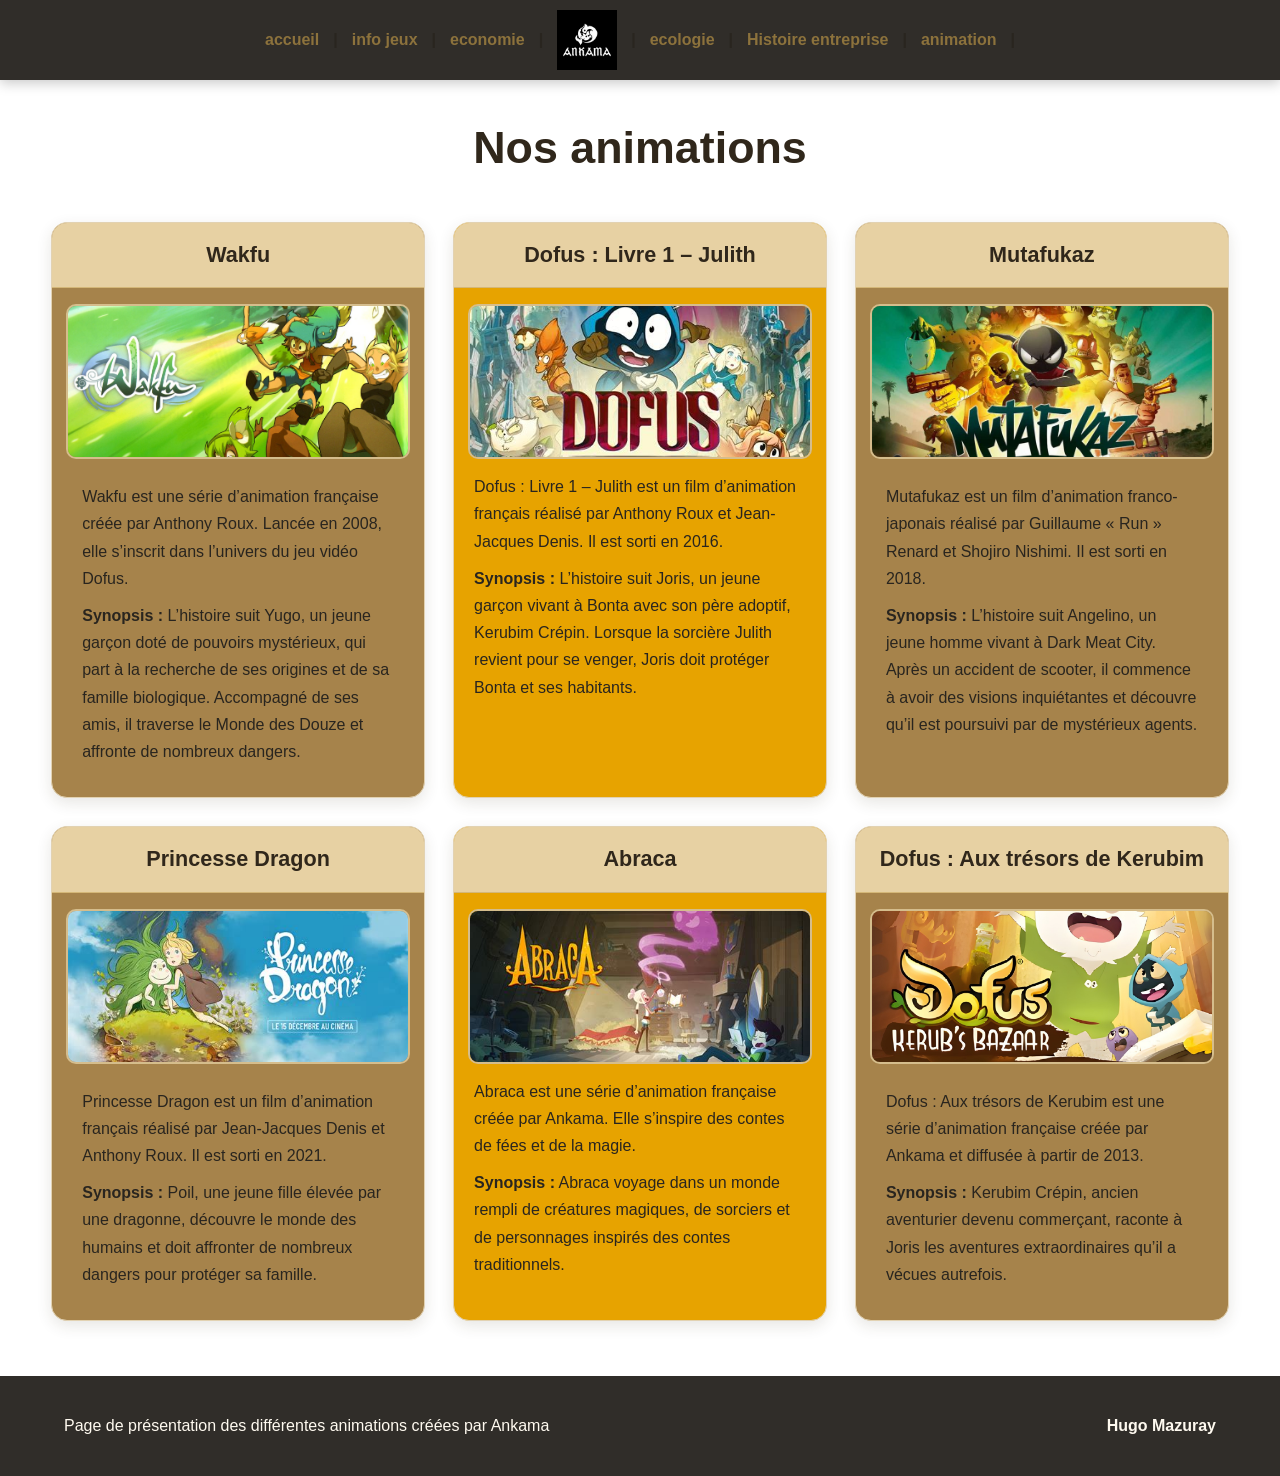
==== Animation.html @ 63448255 "Rename section class from 'jeu' to 'jeu2'" ====
<!DOCTYPE html>
<html lang="fr">
<head>
    <meta charset="UTF-8">
    <title>info_Ankama</title>
    <link rel="icon" href="Image/logo.jpg">
    <link rel="stylesheet" href="tp.css">
</head>
<body>
    <header class="menu">
        <nav>
            <a href="index.html">accueil</a> |
            <a href="page_jeux.html">info jeux</a> |
            <a href="economie.html">economie</a> |
            <a href="index.html">
                <img src="Image/logoankama.png" alt="Logo Ankama" height="60" width="60">
            </a>|
            <a href="page1eco.html">ecologie</a> |
            <a href="histoire.html">Histoire entreprise</a> |
            <a href="#">animation</a> |
        </nav>
    </header>

    <main>
        <h1>Nos animations</h1>

        <div class="conteneur-jeux">

            <section class="jeu">
                <div class="title">
                    <h3>Wakfu</h3>
                </div>
                <img src="Image/Wakfu2.jpg" alt="Image de Wakfu">
                <div class="content">
                    <p>
                        Wakfu est une série d’animation française créée par Anthony Roux.
                        Lancée en 2008, elle s’inscrit dans l’univers du jeu vidéo Dofus.
                    </p>
                    <p>
                        <strong>Synopsis :</strong>
                        L’histoire suit Yugo, un jeune garçon doté de pouvoirs mystérieux,
                        qui part à la recherche de ses origines et de sa famille biologique.
                        Accompagné de ses amis, il traverse le Monde des Douze et affronte
                        de nombreux dangers.
                    </p>
                </div>
            </section>

            <section class="jeu2">
                <div class="title">
                    <h3>Dofus : Livre 1 – Julith</h3>
                </div>
                <img src="Image/Dofus2.jpg" alt="Image de Dofus : Livre 1 – Julith">
                <div class="content">
                    <p>
                        Dofus : Livre 1 – Julith est un film d’animation français réalisé
                        par Anthony Roux et Jean-Jacques Denis. Il est sorti en 2016.
                    </p>
                    <p>
                        <strong>Synopsis :</strong>
                        L’histoire suit Joris, un jeune garçon vivant à Bonta avec son père
                        adoptif, Kerubim Crépin. Lorsque la sorcière Julith revient pour
                        se venger, Joris doit protéger Bonta et ses habitants.
                    </p>
                </div>
            </section>

            <section class="jeu">
                <div class="title">
                    <h3>Mutafukaz</h3>
                </div>
                <img src="Image/Mutafukaz2.jpg" alt="Image de Mutafukaz">
                <div class="content">
                    <p>
                        Mutafukaz est un film d’animation franco-japonais réalisé par
                        Guillaume « Run » Renard et Shojiro Nishimi. Il est sorti en 2018.
                    </p>
                    <p>
                        <strong>Synopsis :</strong>
                        L’histoire suit Angelino, un jeune homme vivant à Dark Meat City.
                        Après un accident de scooter, il commence à avoir des visions
                        inquiétantes et découvre qu’il est poursuivi par de mystérieux agents.
                    </p>
                </div>
            </section>

            <section class="jeu">
                <div class="title">
                    <h3>Princesse Dragon</h3>
                </div>
                <img src="Image/Princesse2.jpg" alt="Image de Princesse Dragon">
                <div class="content">
                    <p>
                        Princesse Dragon est un film d’animation français réalisé par
                        Jean-Jacques Denis et Anthony Roux. Il est sorti en 2021.
                    </p>
                    <p>
                        <strong>Synopsis :</strong>
                        Poil, une jeune fille élevée par une dragonne, découvre le monde
                        des humains et doit affronter de nombreux dangers pour protéger
                        sa famille.
                    </p>
                </div>
            </section>

            <section class="jeu2">
                <div class="title">
                    <h3>Abraca</h3>
                </div>
                <img src="Image/Abraca2.jpg" alt="Image d’Abraca">
                <div class="content">
                    <p>
                        Abraca est une série d’animation française créée par Ankama.
                        Elle s’inspire des contes de fées et de la magie.
                    </p>
                    <p>
                        <strong>Synopsis :</strong>
                        Abraca voyage dans un monde rempli de créatures magiques, de
                        sorciers et de personnages inspirés des contes traditionnels.
                    </p>
                </div>
            </section>

            <section class="jeu">
                <div class="title">
                    <h3>Dofus : Aux trésors de Kerubim</h3>
                </div>
                <img src="Image/Bazaar2.jpg" alt="Image de Dofus : Aux trésors de Kerubim">
                <div class="content">
                    <p>
                        Dofus : Aux trésors de Kerubim est une série d’animation française
                        créée par Ankama et diffusée à partir de 2013.
                    </p>
                    <p>
                        <strong>Synopsis :</strong>
                        Kerubim Crépin, ancien aventurier devenu commerçant, raconte à
                        Joris les aventures extraordinaires qu’il a vécues autrefois.
                    </p>
                </div>
            </section>

        </div>
    </main>

    <footer>
        <p>Page de présentation des différentes animations créées par Ankama</p>
        <p><strong>Hugo Mazuray</strong></p>
    </footer>
</body>
</html>
---- tp.css ----
* {
    box-sizing: border-box;
}

html {
    background-color: #ffffff;
    scroll-behavior: smooth;
    text-decoration-line: none;
    font-family: Oswald, sans-serif;
}
img {
    width: calc(100% - 28px);
    height: 400px;
    object-fit: cover;
}

body {
    margin: 0;
    font-family: Arial, Helvetica, sans-serif;
    color: #29251f;
    line-height: 1.6;
}

p {
    color: #29251f;
    text-align: center;
    line-height: 1.7;
}

h1, h2, h3 {
    text-align: center;
}

h1 {
    margin: 0 0 18px;
    color: #30271b;
    font-size: clamp(2rem, 4vw, 2.8rem);
}

h2 {
    margin: 22px 0;
    color: #5d4525;
    font-size: clamp(1.4rem, 2.5vw, 1.9rem);
}

h3 {
    margin: 0;
    font-size: 1.35rem;
}

.menu {
    position: fixed;
    z-index: 10;
    top: 0;
    left: 0;
    width: 100%;
    min-height: 80px;
    display: flex;
    align-items: center;
    justify-content: center;
    background: #302d29;
    padding: 8px 18px;
    box-shadow: 0 3px 12px rgba(0, 0, 0, 0.22);
}

.menu nav {
    display: flex;
    align-items: center;
    justify-content: center;
    flex-wrap: wrap;
    gap: 14px;
    font-weight: bold;
}

.menu nav a {
    color: #8c723c;
    text-decoration: none;
    transition: color 0.2s ease;
}

.menu nav a:hover {
    color: #E7A300;
}

.menu img {
    display: block;
    width: 60px;
    height: 60px;
    object-fit: contain;
    transition: transform 0.2s ease;
}

.menu img:hover {
    transform: scale(1.06);
}


main {
    width: min(1200px, 92%);
    margin: 0 auto;
    padding-top: 112px;
    padding-bottom: 55px;
}

.ligne-doree {
    width: min(760px, 90%);
    margin: 20px auto;
    border: 0;
    border-top: 2px solid #c49a3a;
    opacity: 0.9;
}

.conteneur-jeux {
    text-decoration-line: none;
    width: 100%;
    height: auto;
    margin: 38px auto 0;
    display: grid;
    grid-template-columns: repeat(3, minmax(0, 1fr));
    gap: 28px;
    align-items: stretch;
}

.jeu {
    width: 100%;
    min-width: 0;
    overflow: hidden;
    display: flex;
    flex-direction: column;
    align-items: center;
    background: #A6834B;
    border: 1px solid #e2d2b2;
    border-radius: 16px;
    box-shadow: 0 5px 15px rgba(61, 46, 23, 0.12);
    transition: transform 0.2s ease, box-shadow 0.2s ease;
}

.jeu:hover {
    transform: translateY(-5px);
    box-shadow: 0 10px 22px rgba(61, 46, 23, 0.18);
}

.jeu .title {
    width: 100%;
    display: flex;
    justify-content: center;
    align-items: center;
    padding: 15px;
    color: #30271b;
    background: #e7d1a3;
    border-bottom: 1px solid #d4b778;
}

.jeu img {
    display: block;
    width: calc(100% - 28px);
    height: 155px;
    margin: 16px 14px 4px;
    object-fit: cover;
    border: 2px solid #d5bd8c;
    border-radius: 10px;
}

.jeu p {
    width: 100%;
    max-width: none;
    margin: 10px 0;
    padding: 0 20px;
    text-align: left;
}

.jeu p:last-child {
    padding-bottom: 12px;
}

.jeu2 {
    width: 100%;
    min-width: 0;
    overflow: hidden;
    display: flex;
    flex-direction: column;
    align-items: center;
    background: #E7A300;
    border: 1px solid #e2d2b2;
    border-radius: 16px;
    box-shadow: 0 5px 15px rgba(61, 46, 23, 0.12);
    transition: transform 0.2s ease, box-shadow 0.2s ease;
}

.jeu2:hover {
    transform: translateY(-5px);
    box-shadow: 0 10px 22px rgba(61, 46, 23, 0.18);
}

.jeu2 .title {
    width: 100%;
    display: flex;
    justify-content: center;
    align-items: center;
    padding: 15px;
    color: #30271b;
    background: #e7d1a3;
    border-bottom: 1px solid #d4b778;
}

.jeu2 img {
    display: block;
    width: calc(100% - 28px);
    height: 155px;
    margin: 16px 14px 4px;
    object-fit: cover;
    border: 2px solid #d5bd8c;
    border-radius: 10px;
}

.jeu2 p {
    width: 100%;
    max-width: none;
    margin: 10px 0;
    padding: 0 20px;
    text-align: left;
}

.jeu2 p:last-child {
    padding-bottom: 12px;
}

.info {
    padding-inline: 30px;
    text-align: center;
}

.jeu .content {
    padding: 10px;
    overflow-y: auto;
    line-height: 1.5;
    text-align: justify;
}

.window-container.flex {
    height: unset;
}

.window-container.position {
    display: flex;
    flex-direction: column;
    justify-content: center;
    align-items: center;
}


.btn {
    display: inline-block;
    width: 20px;
    height: 20px;
    border-radius: 50%;
    background-color: rgba(0, 0, 0, 0.16);
    text-align: center;
    font-weight: bold;
}

.btn.close {
    background-color: #e74c3c;
}

.btn.minimize {
    background-color: #f1c40f;
}

.btn.close:hover {
    background-color: #ba3f32;
}

.btn.minimize:hover {
    background-color: #a48610;
}

footer {
    min-height: 100px;
    display: flex;
    align-items: center;
    justify-content: space-between;
    flex-wrap: wrap;
    gap: 25px;
    box-sizing: border-box;
    width: 100%;
    padding: 18px 5%;
    background: #302d29;
    color: #fffaf0;
}

footer nav {
    display: flex;
    align-items: center;
    justify-content: center;
    gap: 20px;
    flex-wrap: wrap;
    flex-direction: column;
}

footer a {
    display: inline-flex;
    align-items: center;
    color: #fffaf0;
    text-decoration: none;
}

footer a:hover {
    color: #d6b98c;
}

footer img {
    display: block;
    width: 55px;
    height: 55px;
    object-fit: contain;
    transition: transform 0.2s ease;
}

footer img:hover {
    transform: scale(1.06);
}

footer p {
    margin: 0;
    color: #fffaf0;
}

@media (max-width: 1000px) {
    .conteneur-jeux {
        grid-template-columns: repeat(2, minmax(0, 1fr));
        gap: 22px;
    }

    .jeu img {
        height: 200px;
    }
}

@media (max-width: 620px) {
    .menu {
        position: relative;
        min-height: auto;
        padding: 12px;
    }

    .menu nav {
        gap: 9px 12px;
        font-size: 0.9rem;
    }

    .menu img {
        width: 46px;
        height: 46px;
    }

    main {
        padding-top: 30px;
    }

    .conteneur-jeux {
        grid-template-columns: 1fr;
        width: 100%;
        gap: 20px;
        margin-top: 25px;
    }

    .jeu img {
        height: 220px;
    }
    footer img{
        display: block;
        width: 60px;
        height: 60px;
        object-fit: contain;
        transition: transform 0.2s ease;
    }
    footer {
        flex-direction: column;
        justify-content: center;
        text-align: center;
    }
}
}
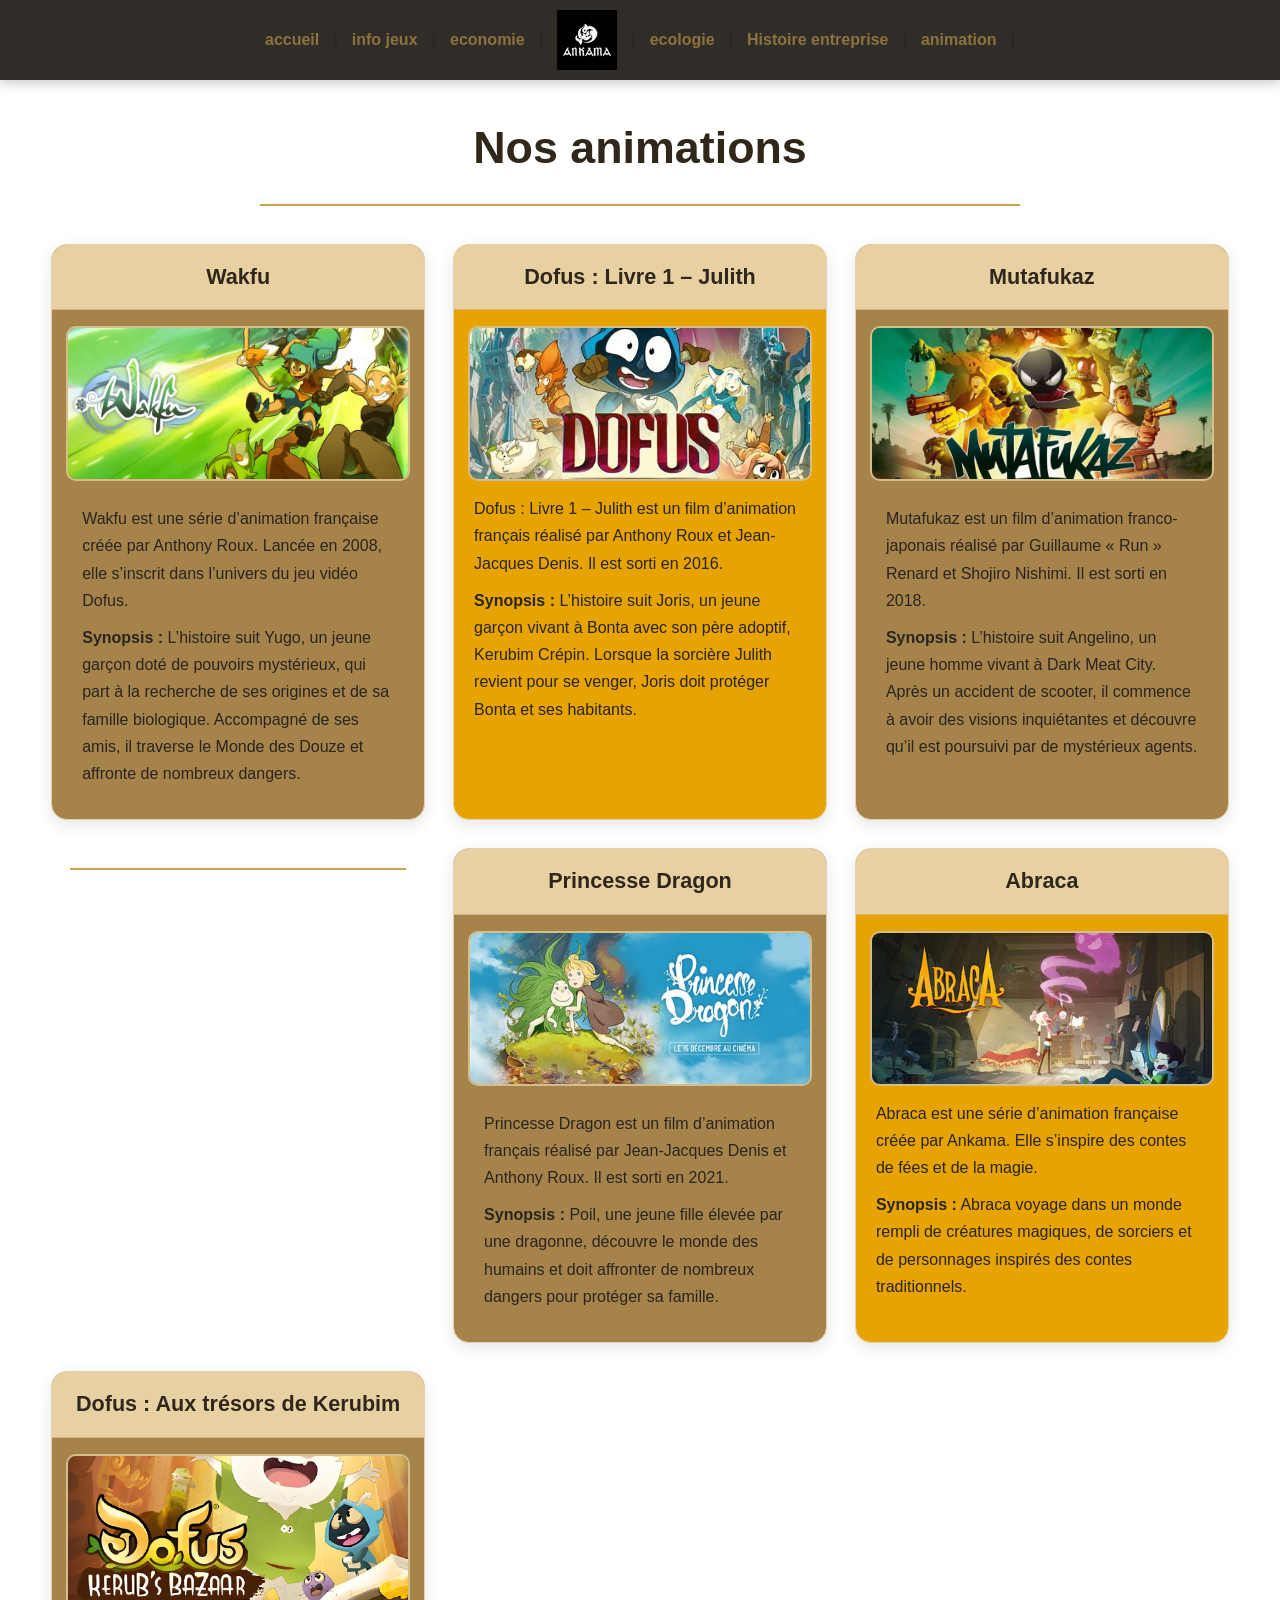
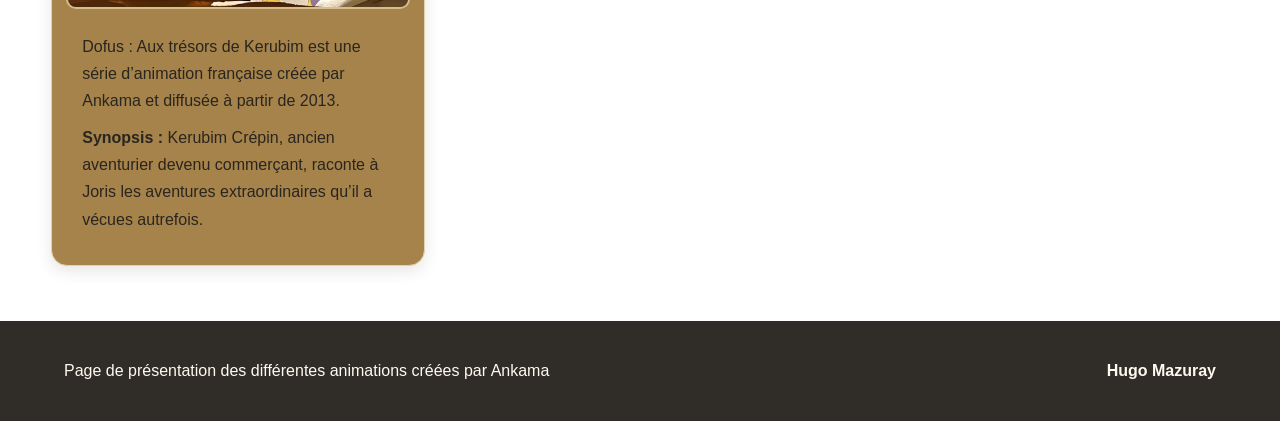
==== commit 4bb6e44a: "Add horizontal rules to game sections Added horizontal rules to separate game sections." ====
--- a/Animation.html
+++ b/Animation.html
@@ -23,7 +23,7 @@
 
     <main>
         <h1>Nos animations</h1>
-
+        <hr class="ligne-doree">
         <div class="conteneur-jeux">
 
             <section class="jeu">
@@ -83,7 +83,7 @@
                     </p>
                 </div>
             </section>
-
+            <hr class="ligne-doree">
             <section class="jeu">
                 <div class="title">
                     <h3>Princesse Dragon</h3>
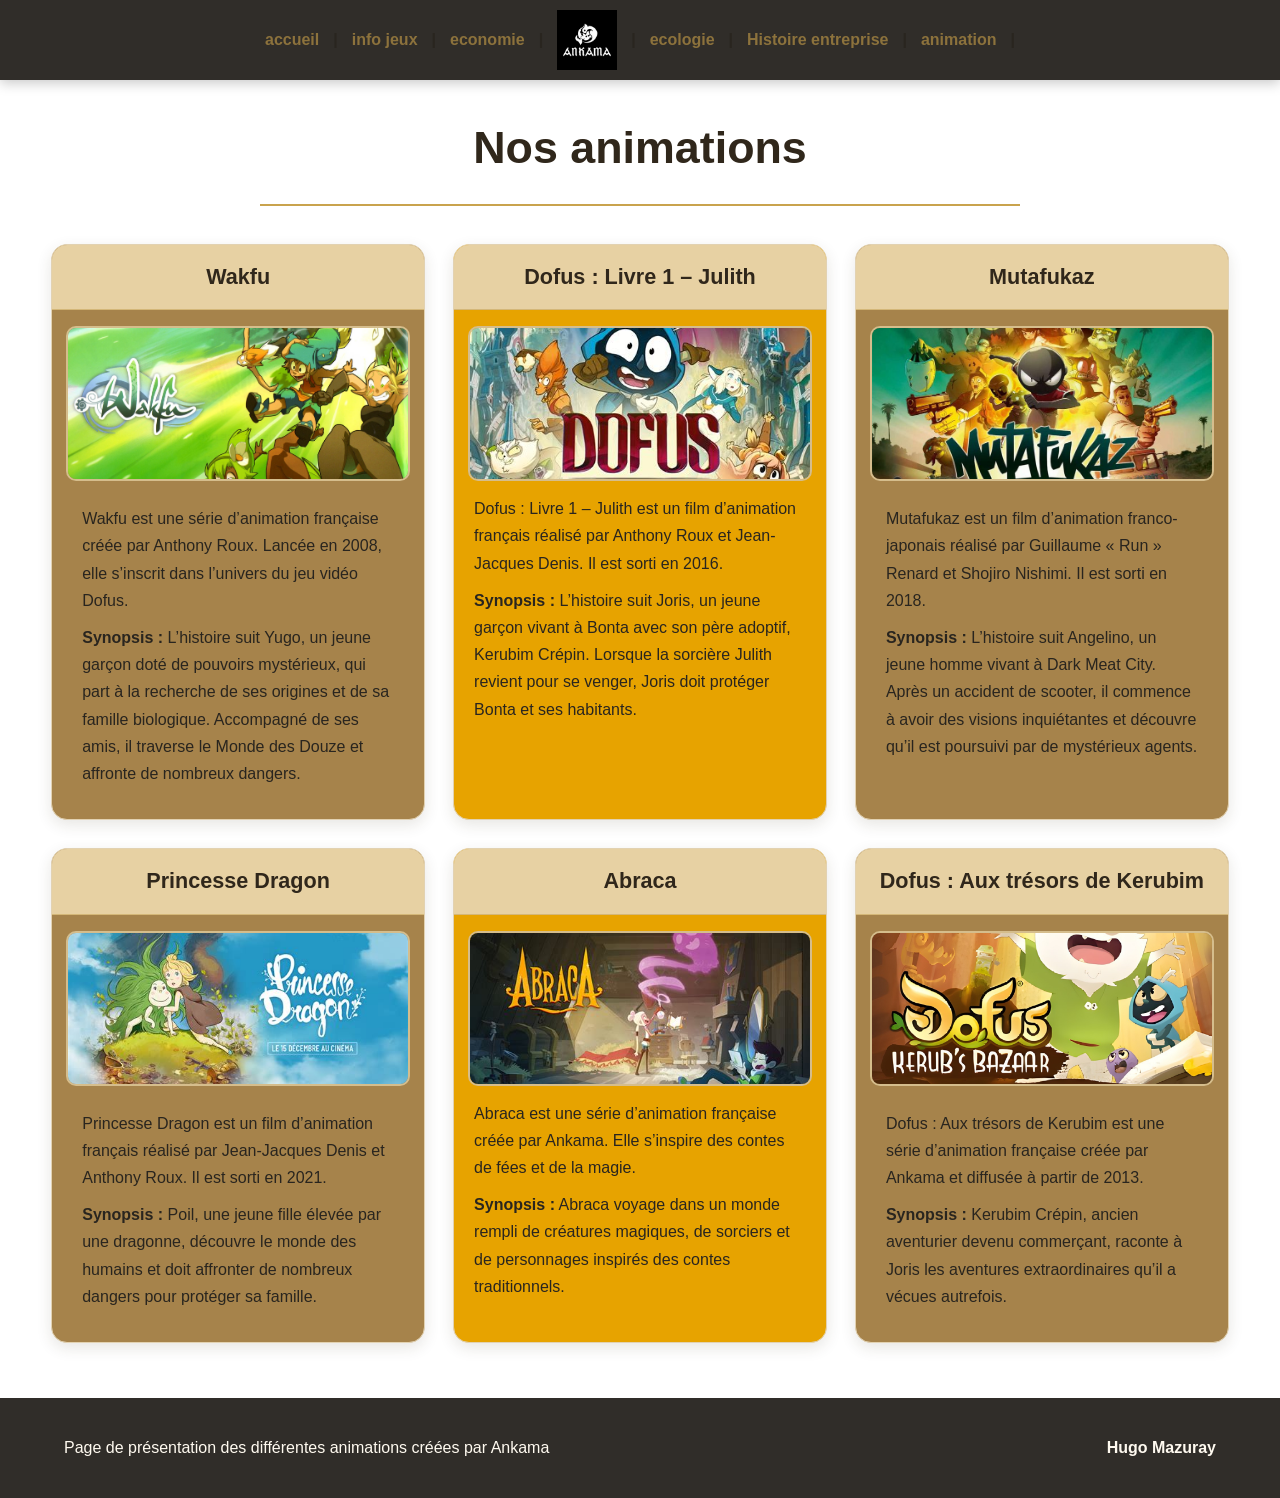
==== commit a7503ec3: "Remove horizontal rule from Animation.html Removed the decorative horizontal rule from the game sect" ====
--- a/Animation.html
+++ b/Animation.html
@@ -83,7 +83,6 @@
                     </p>
                 </div>
             </section>
-            <hr class="ligne-doree">
             <section class="jeu">
                 <div class="title">
                     <h3>Princesse Dragon</h3>
--- a/tp.css
+++ b/tp.css
@@ -295,7 +295,7 @@
     justify-content: center;
     gap: 20px;
     flex-wrap: wrap;
-    flex-direction: column;
+    
 }
 
 footer a {
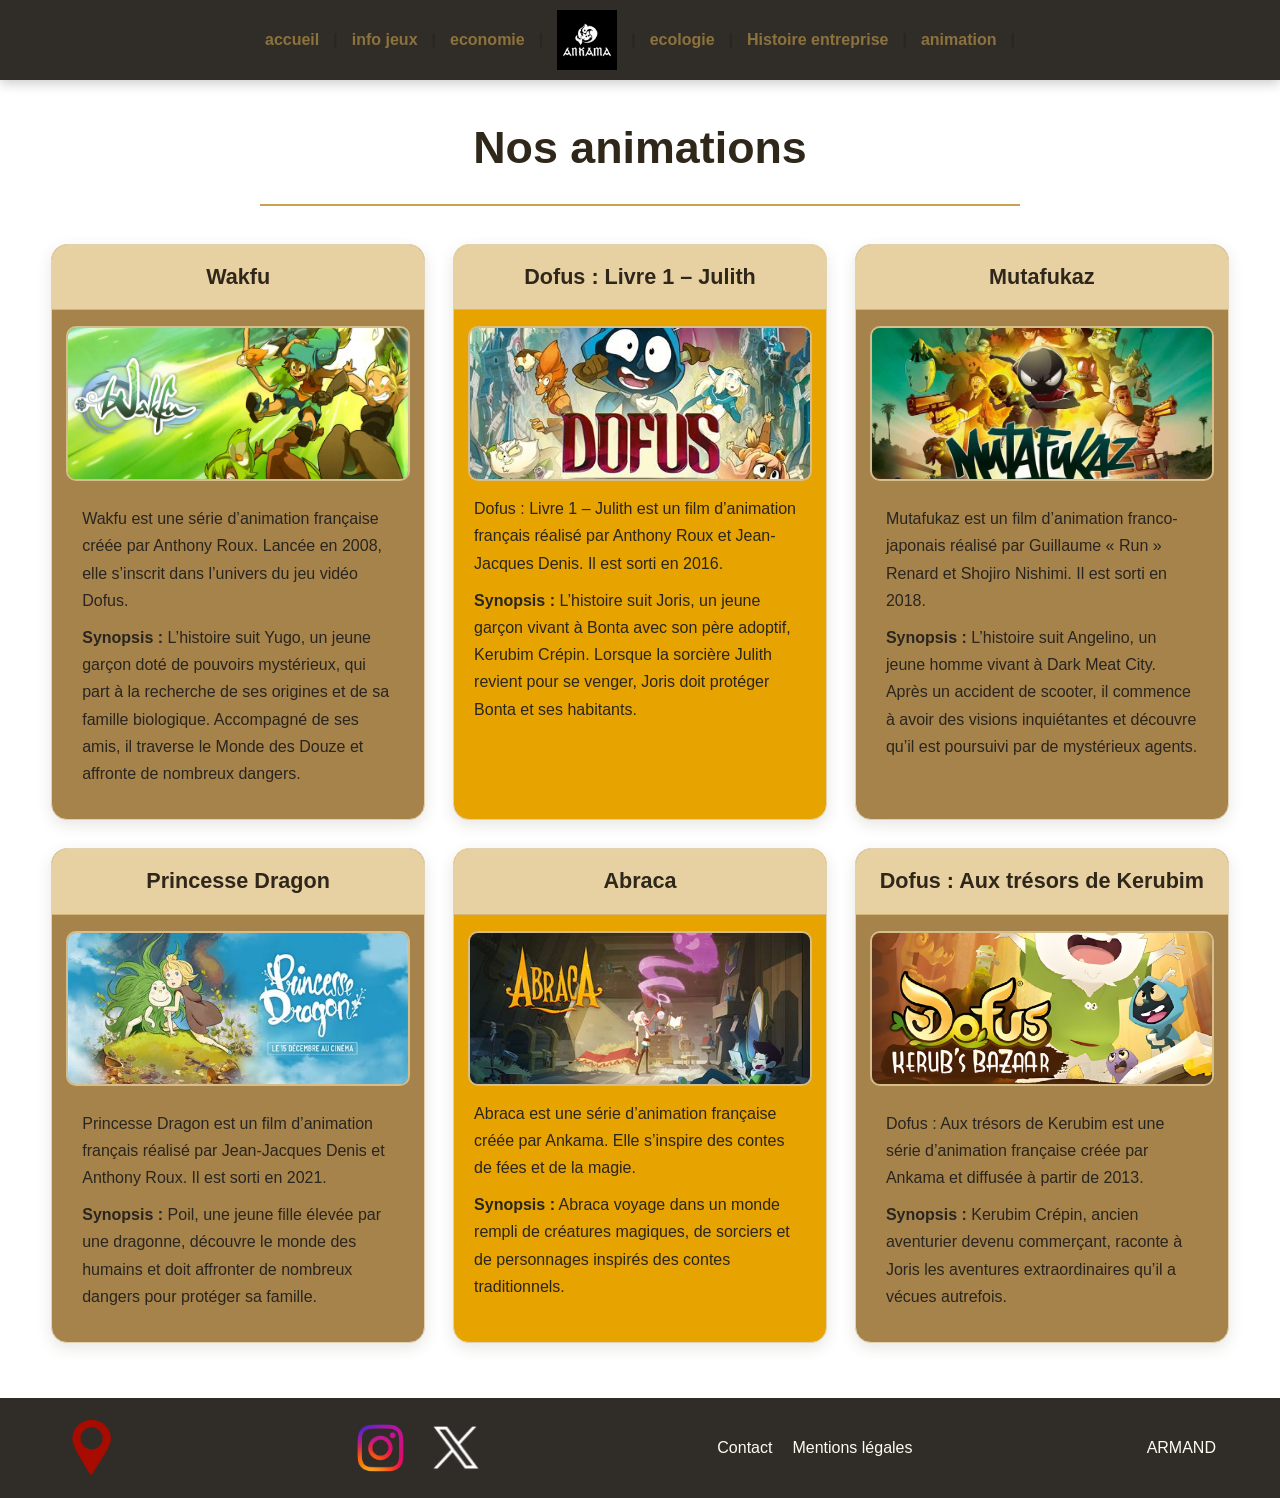
==== commit c4c78c0a: "Enhance footer with navigation and social links Added navigation links and social media icons to the" ====
--- a/Animation.html
+++ b/Animation.html
@@ -141,9 +141,22 @@
         </div>
     </main>
 
-    <footer>
-        <p>Page de présentation des différentes animations créées par Ankama</p>
-        <p><strong>Hugo Mazuray</strong></p>
+<footer>
+        <nav>
+        <a href="https://www.google.com/maps/place/Ankama/@50.6968887,3.1510823,14z/data=!3m1!5s0x47c328de214287cb:0x2c70d1455c0e22d2!4m6!3m5!1s0x47c328de10544e45:0xb2b01f892ff7a047!8m2!3d50.6994853!4d3.159521!16s%2Fg%2F1tmpjv0w?entry=ttu&g_ep=EgoyMDI2MTAwNy4wIKXMDSoASAFQAw%3D%3D">
+                <img src="Image/image_2026-10-13_193623103.png" alt="carte" height="70" width="70" >
+            </a>
+            </nav>
+        <nav>
+            <a href="https://www.instagram.com/ankamagames/?hl=fr" > <img src="Image/insta.png" alt="insta" height="70" width="70" > </a>
+            <a href="https://x.com/AnkamaGames?lang=fr" > <img src="Image/X.png" alt="twitter" height="70" width="70" > </a>
+        </nav>
+        <nav>
+
+    <a href="https://support.ankama.com/hc/fr">Contact</a>
+    <a href="https://account.ankama.com/fr/mentions-legales">Mentions légales</a>
+  </nav>
+        <p>ARMAND</p>
     </footer>
 </body>
 </html>
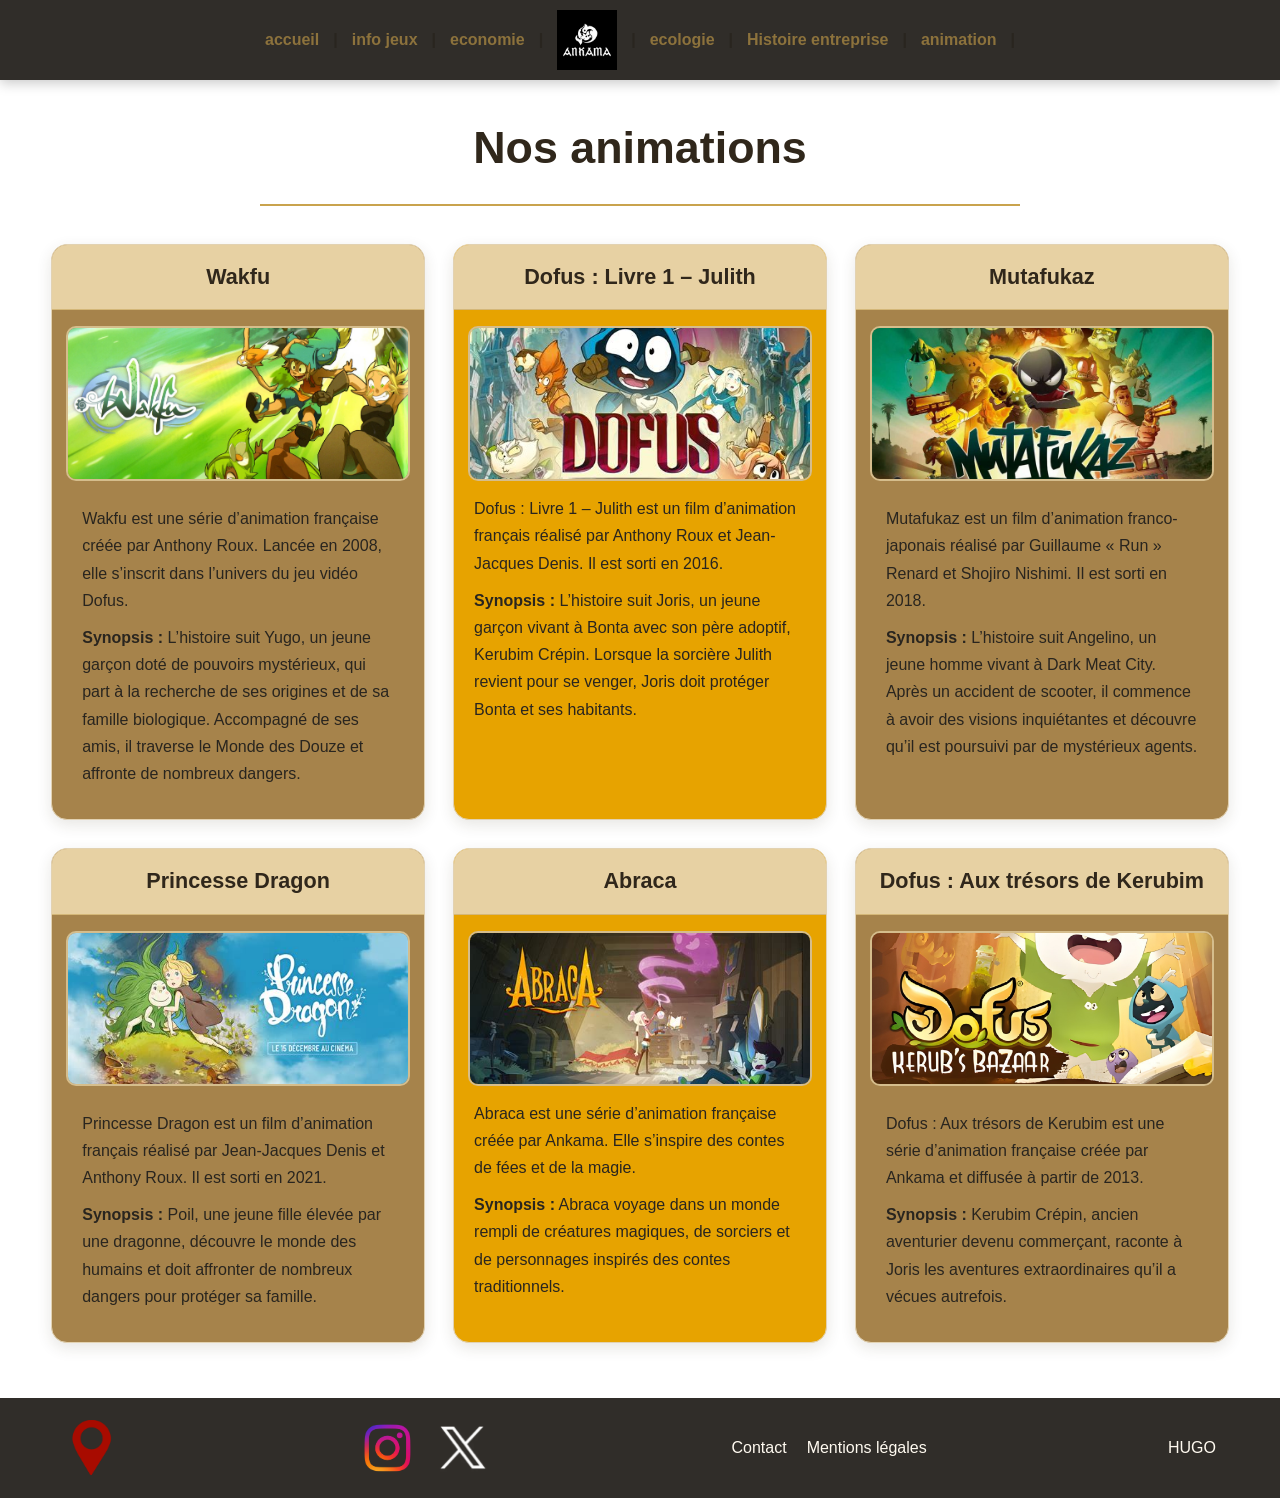
==== commit 42304fdd: "Change footer name from 'ARMAND' to 'HUGO'" ====
--- a/Animation.html
+++ b/Animation.html
@@ -156,7 +156,7 @@
     <a href="https://support.ankama.com/hc/fr">Contact</a>
     <a href="https://account.ankama.com/fr/mentions-legales">Mentions légales</a>
   </nav>
-        <p>ARMAND</p>
+        <p>HUGO</p>
     </footer>
 </body>
 </html>
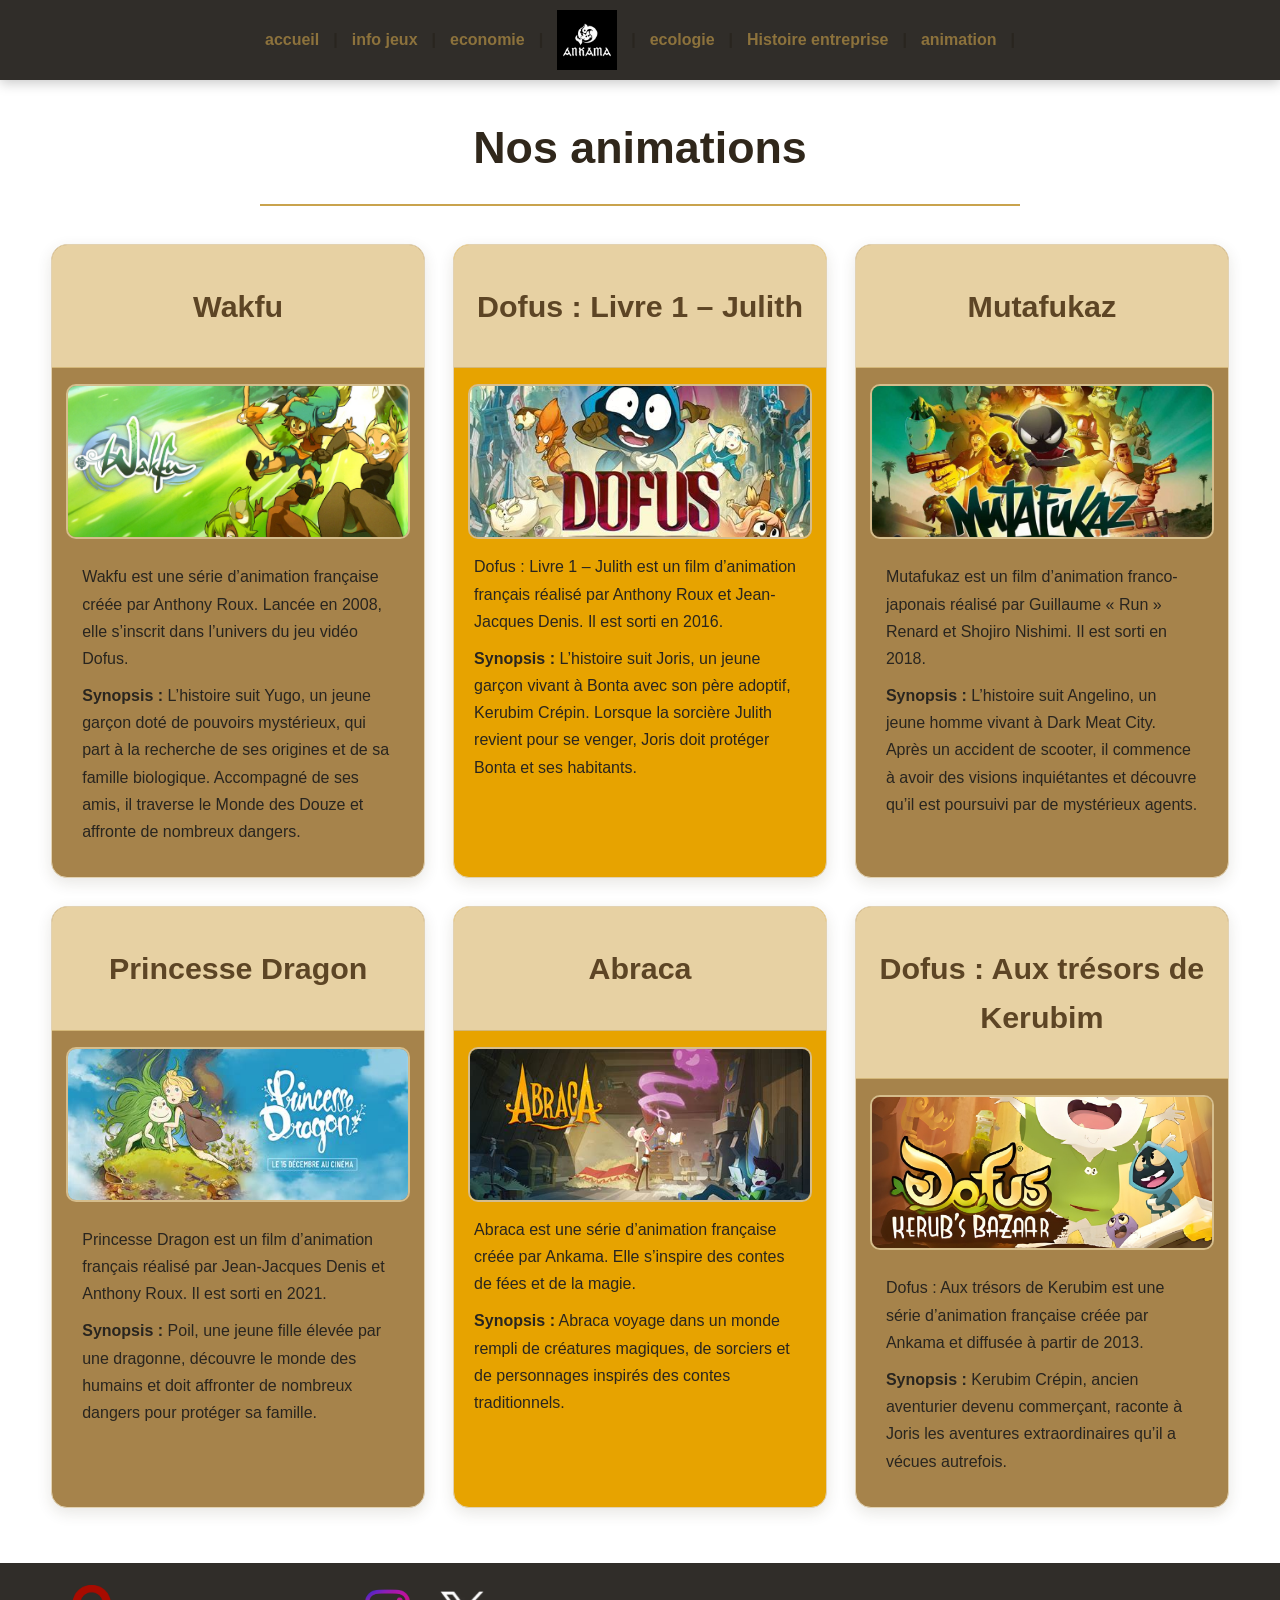
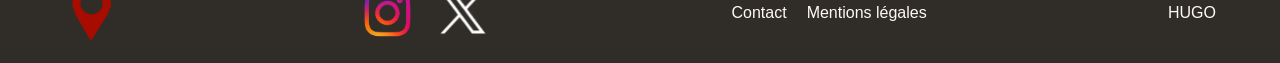
==== commit 4a83f9a0: "Change headings from h3 to h2 in Animation.html" ====
--- a/Animation.html
+++ b/Animation.html
@@ -28,12 +28,12 @@
 
             <section class="jeu">
                 <div class="title">
-                    <h3>Wakfu</h3>
+                    <h2>Wakfu</h2>
                 </div>
                 <img src="Image/Wakfu2.jpg" alt="Image de Wakfu">
                 <div class="content">
                     <p>
-                        Wakfu est une série d’animation française créée par Anthony Roux.
+                       Wakfu est une série d’animation française créée par Anthony Roux.
                         Lancée en 2008, elle s’inscrit dans l’univers du jeu vidéo Dofus.
                     </p>
                     <p>
@@ -48,26 +48,24 @@
 
             <section class="jeu2">
                 <div class="title">
-                    <h3>Dofus : Livre 1 – Julith</h3>
+                    <h2>Dofus : Livre 1 – Julith</h2>
                 </div>
                 <img src="Image/Dofus2.jpg" alt="Image de Dofus : Livre 1 – Julith">
                 <div class="content">
                     <p>
-                        Dofus : Livre 1 – Julith est un film d’animation français réalisé
-                        par Anthony Roux et Jean-Jacques Denis. Il est sorti en 2016.
+                       Dofus : Livre 1 – Julith est un film d’animation français réalisé par Anthony Roux et Jean-Jacques Denis. Il est sorti en 2016.
                     </p>
                     <p>
                         <strong>Synopsis :</strong>
-                        L’histoire suit Joris, un jeune garçon vivant à Bonta avec son père
-                        adoptif, Kerubim Crépin. Lorsque la sorcière Julith revient pour
-                        se venger, Joris doit protéger Bonta et ses habitants.
+                       L’histoire suit Joris, un jeune garçon vivant à Bonta avec son père adoptif, Kerubim Crépin.
+                        Lorsque la sorcière Julith revient pour se venger, Joris doit protéger Bonta et ses habitants.
                     </p>
                 </div>
             </section>
 
             <section class="jeu">
                 <div class="title">
-                    <h3>Mutafukaz</h3>
+                    <h2>Mutafukaz</h2>
                 </div>
                 <img src="Image/Mutafukaz2.jpg" alt="Image de Mutafukaz">
                 <div class="content">
@@ -85,7 +83,7 @@
             </section>
             <section class="jeu">
                 <div class="title">
-                    <h3>Princesse Dragon</h3>
+                    <h2>Princesse Dragon</h2>
                 </div>
                 <img src="Image/Princesse2.jpg" alt="Image de Princesse Dragon">
                 <div class="content">
@@ -104,7 +102,7 @@
 
             <section class="jeu2">
                 <div class="title">
-                    <h3>Abraca</h3>
+                    <h2>Abraca</h2>
                 </div>
                 <img src="Image/Abraca2.jpg" alt="Image d’Abraca">
                 <div class="content">
@@ -122,7 +120,7 @@
 
             <section class="jeu">
                 <div class="title">
-                    <h3>Dofus : Aux trésors de Kerubim</h3>
+                    <h2>Dofus : Aux trésors de Kerubim</h2>
                 </div>
                 <img src="Image/Bazaar2.jpg" alt="Image de Dofus : Aux trésors de Kerubim">
                 <div class="content">
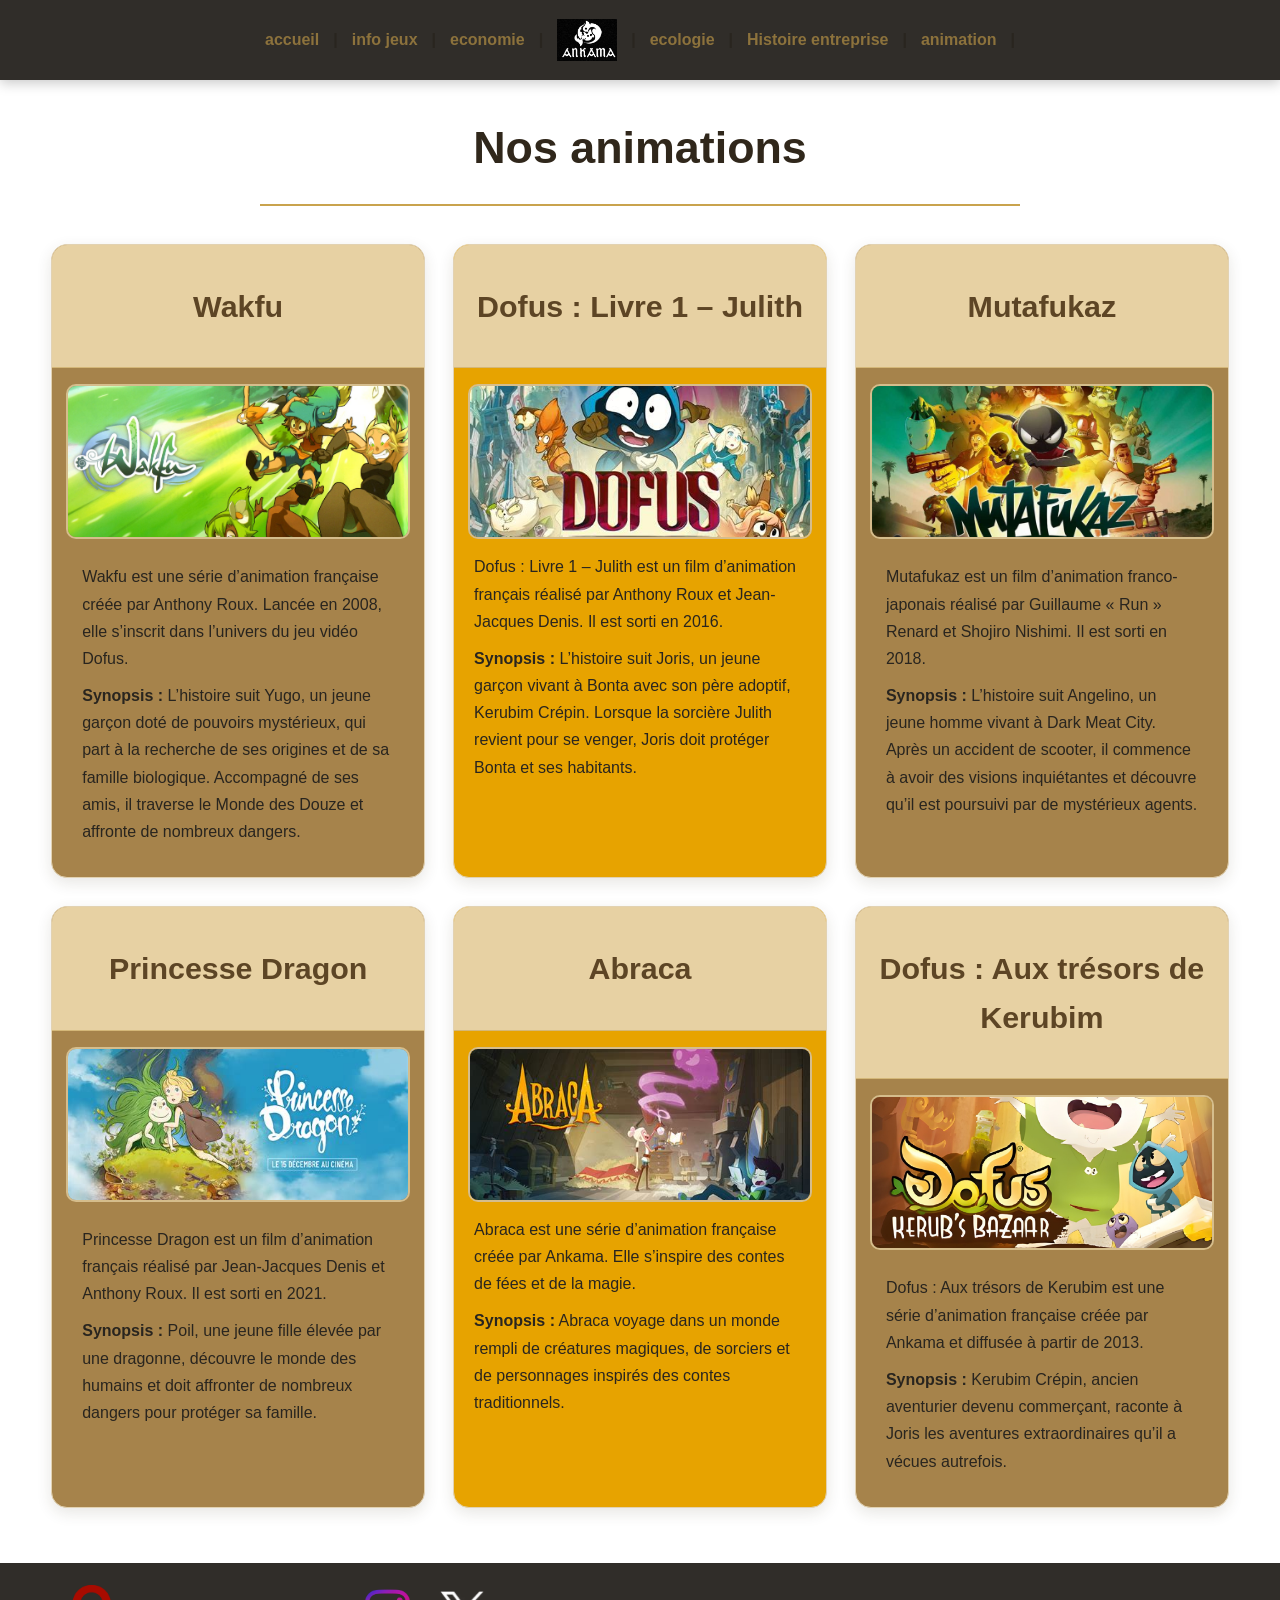
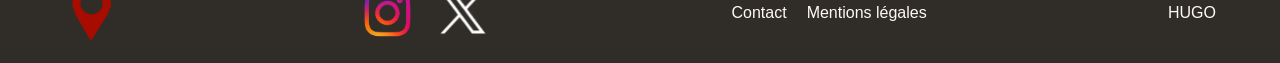
==== commit a1a39354: "Update logo image source in Animation.html" ====
--- a/Animation.html
+++ b/Animation.html
@@ -13,7 +13,7 @@
             <a href="page_jeux.html">info jeux</a> |
             <a href="economie.html">economie</a> |
             <a href="index.html">
-                <img src="Image/logoankama.png" alt="Logo Ankama" height="60" width="60">
+                <img src="Image/ankama_compressee.webp" alt="Logo Ankama" height="60" width="60" >
             </a>|
             <a href="page1eco.html">ecologie</a> |
             <a href="histoire.html">Histoire entreprise</a> |
--- a/tp.css
+++ b/tp.css
@@ -1,5 +1,6 @@
 * {
     box-sizing: border-box;
+    font-family: 'Oswald', sans-serif;
 }
 
 html {
